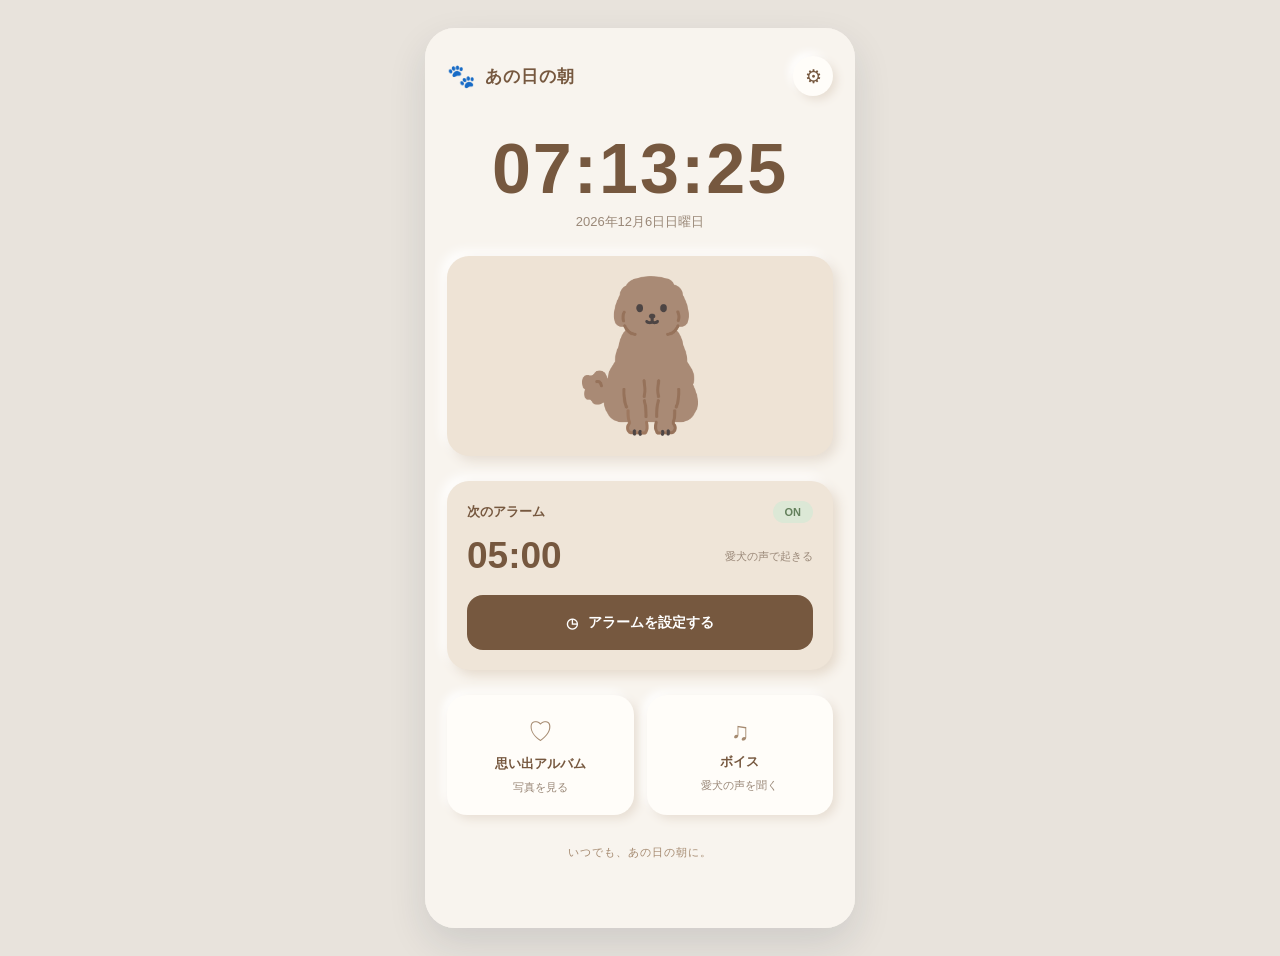
==== index.html @ 1f6a288e "settings.html.htmlを作成" ====
<!DOCTYPE html>
<html lang="ja">

<head>
    <meta charset="UTF-8">
    <meta name="viewport" content="width=device-width, initial-scale=1.0">
    <title>Doglight - ホーム</title>
    <link rel="icon" href="data:image/svg+xml,<svg xmlns=%22http://www.w3.org/2000/svg%22 viewBox=%220 0 100 100%22><text y=%22.9em%22 font-size=%2290%22>🐕</text></svg>">
    <link rel="stylesheet" href="css/common.css">
</head>

<body>
    <div class="app-shell">
        <main id="main-content" class="screen screen--home">

            <!-- ヘッダー -->
            <header class="home-header">
                <div class="logo">
                    <span class="logo-icon">🐾</span>
                    <span>あの日の朝</span>
                </div>
                <a href="pages/settings.html" class="settings-button">⚙</a>
            </header>

            <!-- 時計 -->
            <section class="home-clock">
                <h1 id="current-time">05:00:00</h1>
                <p id="current-date"></p>
            </section>

            <!-- 愛犬の写真 -->
            <section class="dog-section">
                <div class="dog-photo">
                    <img src="images/dog.png" alt="なごみとるり">
                </div>
            </section>

            <!-- アラーム情報 -->
            <section class="alarm-card">
                <div class="alarm-heading">
                    <span>次のアラーム</span>
                    <span class="alarm-status">ON</span>
                </div>

                <div class="alarm-info">
                    <strong>05:00</strong>
                    <span>愛犬の声で起きる</span>
                </div>

                <a href="pages/alarm.html" class="alarm-button">
                    <span>◷</span>
                    アラームを設定する
                </a>
            </section>

            <!-- メニュー -->
            <section class="home-menu">

                <a href="pages/album.html" class="menu-card">
                    <span class="menu-icon">♡</span>
                    <span class="menu-title">思い出アルバム</span>
                    <span class="menu-description">写真を見る</span>
                </a>

                <a href="pages/voice.html" class="menu-card">
                    <span class="menu-icon">♫</span>
                    <span class="menu-title">ボイス</span>
                    <span class="menu-description">愛犬の声を聞く</span>
                </a>

            </section>

            <!-- フッター -->
            <footer class="home-footer">
                いつでも、あの日の朝に。
            </footer>

        </main>
    </div>

    <script src="js/clock.js"></script>
</body>

</html>
---- css/common.css ----
:root {
  /* カラー設定 */
  --canvas: #f8f4ee;
  --surface: #fffdf9;
  --surface-cool: #edf5fb;

  /* ブランドカラー */
  --navy: #0e3b5d;
  --brand-blue: #39638a;
  --accent: #39638a;

  /* ブラウンカラー */
  --brown: #76583f;
  --brown-light: #a58a70;
  --brown-soft: #eee3d5;

  /* 文字色 */
  --text: #76583f;
  --muted: #9a8878;

  --line: #e5d9cc;

  /* スマホ画面の最大幅 */
  --max-width: 430px;
}

/* 全要素のサイズ計算 */
* {
  box-sizing: border-box;
}

/* ページ全体 */
html {
  background: #e8e3dc;
}

body {
  margin: 0;
  color: var(--text);
  background: #e8e3dc;
  font-family:
    -apple-system,
    BlinkMacSystemFont,
    "Noto Sans JP",
    "Hiragino Sans",
    "Yu Gothic",
    sans-serif;
}

h1, h2, h3 {
  color: var(--brown);
}

p {
  color: var(--text);
}

/* リンク */
a {
  color: inherit;
  text-decoration: none;
}

/* 入力・ボタンのフォント */
button,
input,
select,
textarea {
  font: inherit;
}

/* スマホ画面の外枠 */
.app-shell {
  width: min(100%, var(--max-width));
  min-height: 100vh;
  min-height: 100svh;
  margin: 0 auto;
  background: var(--canvas);
}

/* 通常画面 */
.screen {
  min-height: 100svh;
  padding: 30px 22px 58px;
}

/* 認証画面（ログイン・登録など） */
.screen--auth {
  display: grid;
  align-content: center;
}

.clock {
 text-align: center;
}

#current-time {
    margin: 0;
    font-size: 70px;
    font-weight: 700;
    letter-spacing: 2px;
    font-variant-numeric: tabular-nums;
}

#current-date {
    margin-top: 8px;
    color: var(--muted);
    font-size: 14px;
}

.menu-nav {
    margin-top: 16px;
    border: 3px solid var(--line);
    border-radius: 16px;
    background: var(--surface);
    overflow: hidden;
}

.menu-nav a {
    min-height: 64px;
    display: flex;
    align-items: center;
    justify-content: center;
    color: var(--brown);
    font-size: 16px;
    font-weight: 700;
    text-decoration: none;
    transition: background 0.2s ease;
}

.menu-nav a:hover {
    background: var(--brown-soft);
}


/* =========================
   ホーム画面
========================= */

.screen--home {
    padding: 28px 22px 35px;
    display: flex;
    flex-direction: column;
    gap: 25px;
    background: #f8f4ee;
}

/* ヘッダー */

.home-header {
    display: flex;
    justify-content: space-between;
    align-items: center;
}

.logo {
    display: flex;
    align-items: center;
    gap: 8px;
    color: var(--brown);
    font-size: 17px;
    font-weight: 700;
    letter-spacing: 1px;
}

.logo-icon {
    font-size: 23px;
}

.settings-button {
    width: 40px;
    height: 40px;
    display: grid;
    place-items: center;
    border-radius: 50%;
    background: var(--surface);
    box-shadow: 4px 4px 9px #e8dfd4,
                -4px -4px 9px #ffffff;
    font-size: 19px;
}

/* 時計 */

.home-clock {
    text-align: center;
    padding-top: 8px;
}

.greeting {
    margin: 0 0 5px;
    color: var(--brown-light);
    font-size: 11px;
    font-weight: 700;
    letter-spacing: 4px;
}

.home-clock h1 {
    margin: 0;
    font-size: clamp(58px, 15vw, 76px);
    letter-spacing: 2px;
    font-weight: 600;
    font-variant-numeric: tabular-nums;
}

#current-date {
    margin: 4px 0 0;
    color: var(--muted);
    font-size: 13px;
}

.morning-message {
    margin: 14px 0 0;
    color: var(--brown);
    font-size: 15px;
    font-weight: 600;
}

/* 愛犬の写真 */

.dog-section {
    text-align: center;
}

.dog-photo {
    width: 100%;
    max-width: 400px;
    height: 200px;
    margin: 0 auto;
    overflow: hidden;
    border-radius: 22px;
    background: var(--brown-soft);
    box-shadow:
        5px 5px 12px #e6ddd2,
        -5px -5px 12px #ffffff;

    display: flex;
    justify-content: center;
    align-items: center;
    padding: 20px;
}

.dog-photo img {
    width: 100%;
    height: 100%;
    object-fit: contain;
    object-position: center;
    display: block;
    border-radius: 14px;
}

.dog-section h2 {
    margin: 15px 0 5px;
    font-size: 19px;
}

.dog-section p {
    margin: 0;
    color: var(--muted);
    font-size: 12px;
}

/* アラームカード */

.alarm-card {
    padding: 20px;
    border-radius: 22px;
    background: #efe5d8;
    box-shadow: 5px 5px 12px #e5dacc,
                -5px -5px 12px #ffffff;
}

.alarm-heading {
    display: flex;
    justify-content: space-between;
    align-items: center;
    color: var(--brown);
    font-size: 13px;
    font-weight: 600;
}

.alarm-status {
    padding: 5px 12px;
    border-radius: 20px;
    background: #dce8d6;
    color: #64805c;
    font-size: 11px;
}

.alarm-info {
    display: flex;
    align-items: center;
    justify-content: space-between;
    margin: 12px 0 18px;
}

.alarm-info strong {
    color: var(--brown);
    font-size: 37px;
    font-weight: 600;
    font-variant-numeric: tabular-nums;
}

.alarm-info span {
    color: var(--muted);
    font-size: 11px;
}

/* アラーム設定ボタン */

.alarm-button {
    min-height: 55px;
    display: flex;
    align-items: center;
    justify-content: center;
    gap: 10px;
    border-radius: 16px;
    background: var(--brown);
    color: white;
    font-size: 14px;
    font-weight: 700;
    transition: 0.2s;
}

.alarm-button:hover {
    background: var(--brown-light);
}

/* メニュー */

.home-menu {
    display: grid;
    grid-template-columns: 1fr 1fr;
    gap: 13px;
}

.menu-card {
    min-height: 120px;
    padding: 17px 8px;
    display: flex;
    flex-direction: column;
    align-items: center;
    justify-content: center;
    gap: 7px;
    border-radius: 20px;
    background: var(--surface);
    box-shadow: 4px 4px 10px #e8dfd4,
                -4px -4px 10px #ffffff;
    transition: 0.2s;
}

.menu-card:hover {
    transform: translateY(-3px);
}

.menu-icon {
    color: var(--brown-light);
    font-size: 25px;
}

.menu-title {
    color: var(--brown);
    font-size: 13px;
    font-weight: 700;
}

.menu-description {
    color: var(--muted);
    font-size: 11px;
}

/* フッター */

.home-footer {
    padding: 5px 0;
    color: var(--brown-light);
    text-align: center;
    font-size: 11px;
    letter-spacing: 1px;
}

/* 小さいスマホ */

@media (max-width: 350px) {
    .screen--home {
        padding-inline: 17px;
        gap: 20px;
    }

    .alarm-info strong {
        font-size: 31px;
    }
}


/* スマホ以外の画面 */
@media (min-width: 700px) {
  body {
    padding: 28px 0;
  }

  .app-shell {
    overflow: hidden;
    border-radius: 30px;
    box-shadow: 0 16px 38px rgba(25, 39, 68, .12);
  }
}

/* 小さいスマホ */
@media (max-width: 350px) {
  .screen {
    padding-inline: 17px;
  }
}
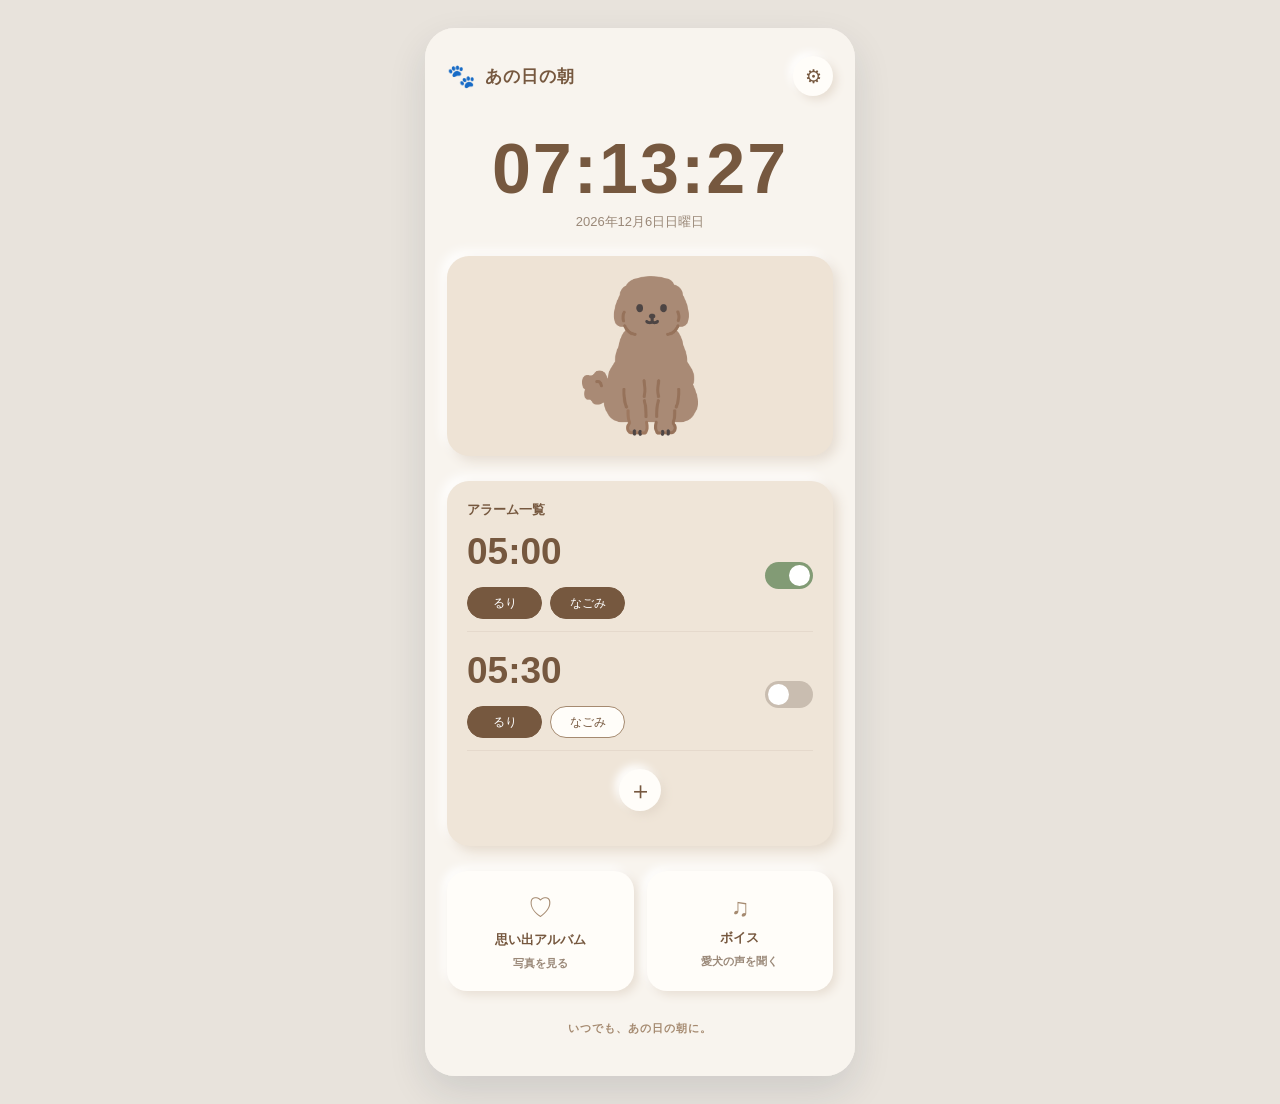
==== commit 5a264266: "index.htmlを更新" ====
--- a/index.html
+++ b/index.html
@@ -1,20 +1,17 @@
-
 <!DOCTYPE html>
 <html lang="ja">
 
 <head>
     <meta charset="UTF-8">
     <meta name="viewport" content="width=device-width, initial-scale=1.0">
-    <title>Doglight - ホーム</title>
-    <link rel="icon" href="data:image/svg+xml,<svg xmlns=%22http://www.w3.org/2000/svg%22 viewBox=%220 0 100 100%22><text y=%22.9em%22 font-size=%2290%22>🐕</text></svg>">
+    <title>Dog Light - ホーム</title>
+    <link rel="icon" href="http://127.0.0.1:5500/images/icon.png?v=10" type="image/png">
     <link rel="stylesheet" href="css/common.css">
 </head>
 
 <body>
     <div class="app-shell">
         <main id="main-content" class="screen screen--home">
-
-            <!-- ヘッダー -->
             <header class="home-header">
                 <div class="logo">
                     <span class="logo-icon">🐾</span>
@@ -22,64 +19,81 @@
                 </div>
                 <a href="pages/settings.html" class="settings-button">⚙</a>
             </header>
-
-            <!-- 時計 -->
             <section class="home-clock">
                 <h1 id="current-time">05:00:00</h1>
                 <p id="current-date"></p>
             </section>
-
-            <!-- 愛犬の写真 -->
             <section class="dog-section">
                 <div class="dog-photo">
                     <img src="images/dog.png" alt="なごみとるり">
                 </div>
             </section>
-
-            <!-- アラーム情報 -->
             <section class="alarm-card">
                 <div class="alarm-heading">
-                    <span>次のアラーム</span>
-                    <span class="alarm-status">ON</span>
+                    <span>アラーム一覧</span>
                 </div>
-
-                <div class="alarm-info">
-                    <strong>05:00</strong>
-                    <span>愛犬の声で起きる</span>
+                <div id="alarm-list">
+                    <div class="alarm-info">
+                        <div class="alarm-content">
+                            <strong>05:00</strong>
+                            <div class="voice-options">
+                                <label>
+                                    <input type="checkbox" checked>
+                                    <span>るり</span>
+                                </label>
+                                <label>
+                                    <input type="checkbox" checked>
+                                    <span>なごみ</span>
+                                </label>
+                            </div>
+                        </div>
+                        <label class="alarm-toggle">
+                            <input type="checkbox" checked>
+                            <span class="toggle-slider"></span>
+                        </label>
+                    </div>
+                    <div class="alarm-info">
+                        <div class="alarm-content">
+                            <strong>05:30</strong>
+                            <div class="voice-options">
+                                <label>
+                                    <input type="checkbox" checked>
+                                    <span>るり</span>
+                                </label>
+                                <label>
+                                    <input type="checkbox">
+                                    <span>なごみ</span>
+                                </label>
+                            </div>
+                        </div>
+                        <label class="alarm-toggle">
+                            <input type="checkbox">
+                            <span class="toggle-slider"></span>
+                        </label>
+                    </div>
                 </div>
-
-                <a href="pages/alarm.html" class="alarm-button">
-                    <span>◷</span>
-                    アラームを設定する
-                </a>
+                <button type="button" id="add-alarm" class="alarm-add-button">＋</button>
             </section>
 
-            <!-- メニュー -->
             <section class="home-menu">
-
                 <a href="pages/album.html" class="menu-card">
                     <span class="menu-icon">♡</span>
                     <span class="menu-title">思い出アルバム</span>
                     <span class="menu-description">写真を見る</span>
                 </a>
-
                 <a href="pages/voice.html" class="menu-card">
                     <span class="menu-icon">♫</span>
                     <span class="menu-title">ボイス</span>
                     <span class="menu-description">愛犬の声を聞く</span>
                 </a>
-
             </section>
-
-            <!-- フッター -->
-            <footer class="home-footer">
-                いつでも、あの日の朝に。
-            </footer>
-
+            <footer class="home-footer">いつでも、あの日の朝に。</footer>
         </main>
     </div>
 
     <script src="js/clock.js"></script>
+    <script src="js/alarm-list.js"></script>
+
 </body>
 
-</html>
+</html>
--- a/css/common.css
+++ b/css/common.css
@@ -321,6 +321,164 @@
     transition: 0.2s;
 }
 
+
+/* アラーム追加ボタン */
+
+.alarm-add-button {
+    width: 42px;
+    height: 42px;
+    margin: 0 auto 15px;
+    display: flex;
+    align-items: center;
+    justify-content: center;
+
+    border: none;
+    border-radius: 50%;
+    background: var(--surface);
+    color: var(--brown);
+    font-size: 25px;
+    font-weight: 400;
+
+    box-shadow:
+        4px 4px 9px #e5dacc,
+        -4px -4px 9px #ffffff;
+
+    cursor: pointer;
+    transition: 0.2s;
+}
+
+.alarm-add-button:hover {
+    background: var(--brown-soft);
+    transform: scale(1.08);
+}
+
+.alarm-add-button:active {
+    transform: scale(0.95);
+}
+
+/* 追加されたアラーム */
+
+
+/* アラーム情報 */
+
+.alarm-info {
+    display: flex;
+    align-items: center;
+    justify-content: space-between;
+    margin: 12px 0 18px;
+    padding-bottom: 12px;
+    border-bottom: 1px solid var(--line);
+}
+
+.alarm-detail {
+    display: flex;
+    flex-direction: column;
+    gap: 3px;
+}
+
+.alarm-detail strong {
+    color: var(--brown);
+    font-size: 37px;
+    font-weight: 600;
+    font-variant-numeric: tabular-nums;
+}
+
+.alarm-detail span {
+    color: var(--muted);
+    font-size: 11px;
+}
+
+/* トグル */
+
+.alarm-toggle {
+    position: relative;
+    display: inline-block;
+    width: 48px;
+    height: 27px;
+    flex-shrink: 0;
+}
+
+.alarm-toggle input {
+    opacity: 0;
+    width: 0;
+    height: 0;
+}
+
+.toggle-slider {
+    position: absolute;
+    inset: 0;
+    cursor: pointer;
+    background: #c9bdb0;
+    border-radius: 30px;
+    transition: 0.3s;
+}
+
+.toggle-slider::before {
+    content: "";
+    position: absolute;
+    width: 21px;
+    height: 21px;
+    left: 3px;
+    bottom: 3px;
+    background: white;
+    border-radius: 50%;
+    transition: 0.3s;
+}
+
+.alarm-toggle input:checked + .toggle-slider {
+    background: #829b75;
+}
+
+.alarm-toggle input:checked + .toggle-slider::before {
+    transform: translateX(21px);
+}
+
+/* アラーム情報 */
+
+.alarm-content {
+    display: flex;
+    flex-direction: column;
+    gap: 14px; /* 時刻とボイス選択の間隔 */
+}
+
+/* ボイス選択 */
+
+.voice-options {
+    display: flex;
+    flex-wrap: wrap;
+    gap: 8px;
+}
+
+.voice-options label {
+    cursor: pointer;
+}
+
+.voice-options input {
+    display: none;
+}
+
+.voice-options span {
+    display: inline-flex;
+    align-items: center;
+    justify-content: center;
+
+    width: 75px; /* 幅を固定 */
+    height: 32px;
+
+    border: 1px solid var(--brown-light);
+    border-radius: 20px;
+    color: var(--brown);
+    background: var(--surface);
+    font-size: 12px;
+    transition: 0.2s;
+}
+
+.voice-options input:checked + span {
+    background: var(--brown);
+    border-color: var(--brown);
+    color: white;
+}
+
 .alarm-button:hover {
     background: var(--brown-light);
 }
@@ -366,6 +524,7 @@
 .menu-description {
     color: var(--muted);
     font-size: 11px;
+    font-weight: bold;
 }
 
 /* フッター */
@@ -375,6 +534,7 @@
     color: var(--brown-light);
     text-align: center;
     font-size: 11px;
+    font-weight: bold;
     letter-spacing: 1px;
 }
 
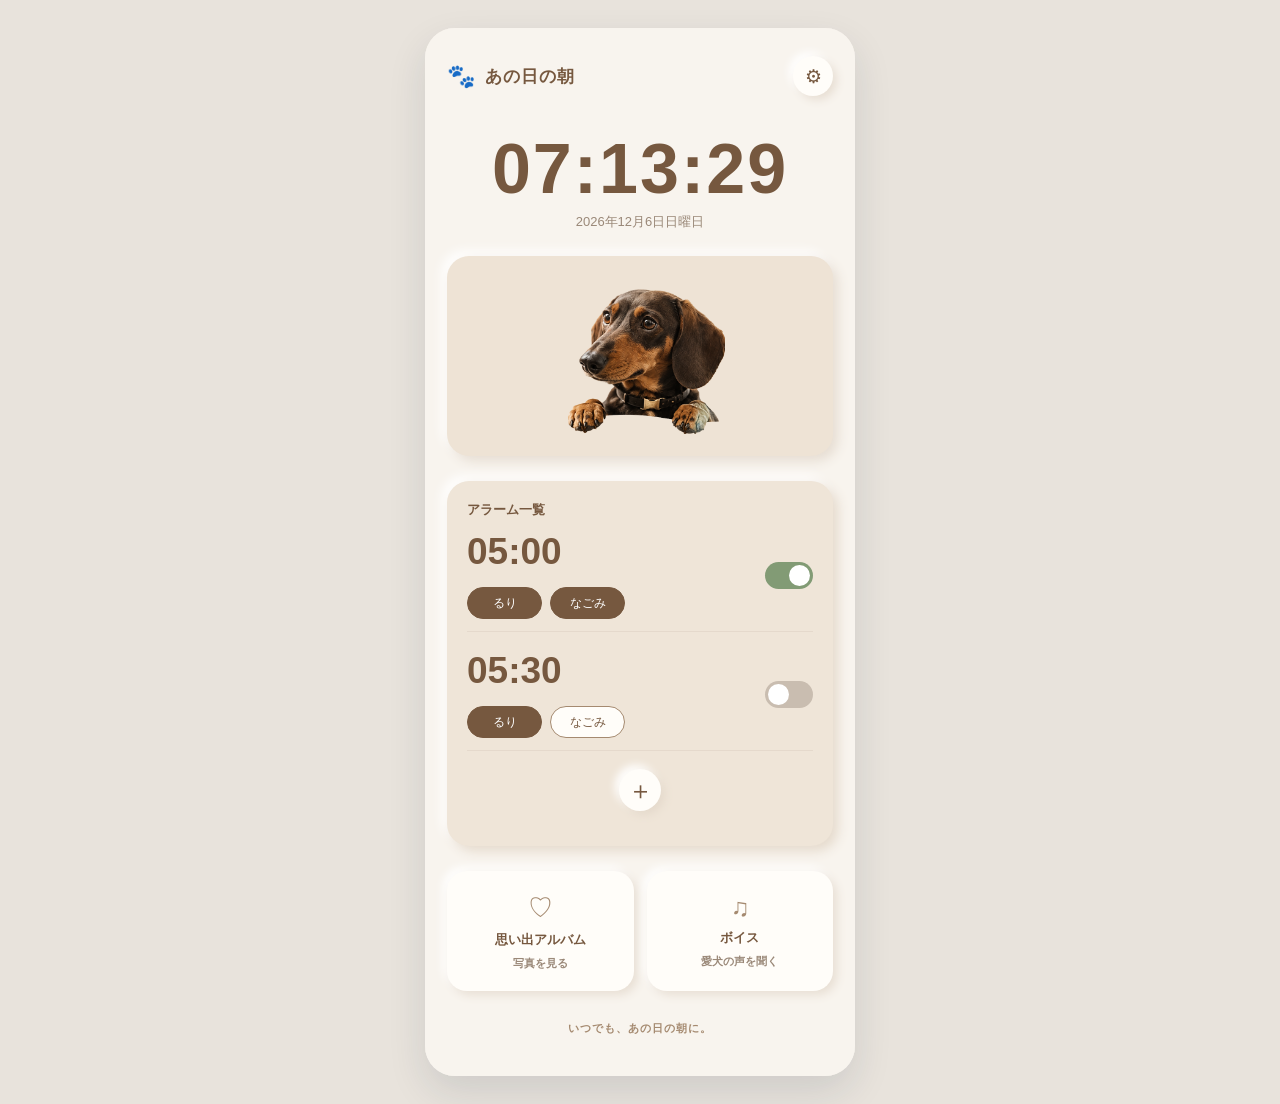
==== commit 65816d8c: "最新状態" ====
--- a/index.html
+++ b/index.html
@@ -25,7 +25,7 @@
             </section>
             <section class="dog-section">
                 <div class="dog-photo">
-                    <img src="images/dog.png" alt="なごみとるり">
+                    <img src="images/image.png" alt="なごみとるり">
                 </div>
             </section>
             <section class="alarm-card">
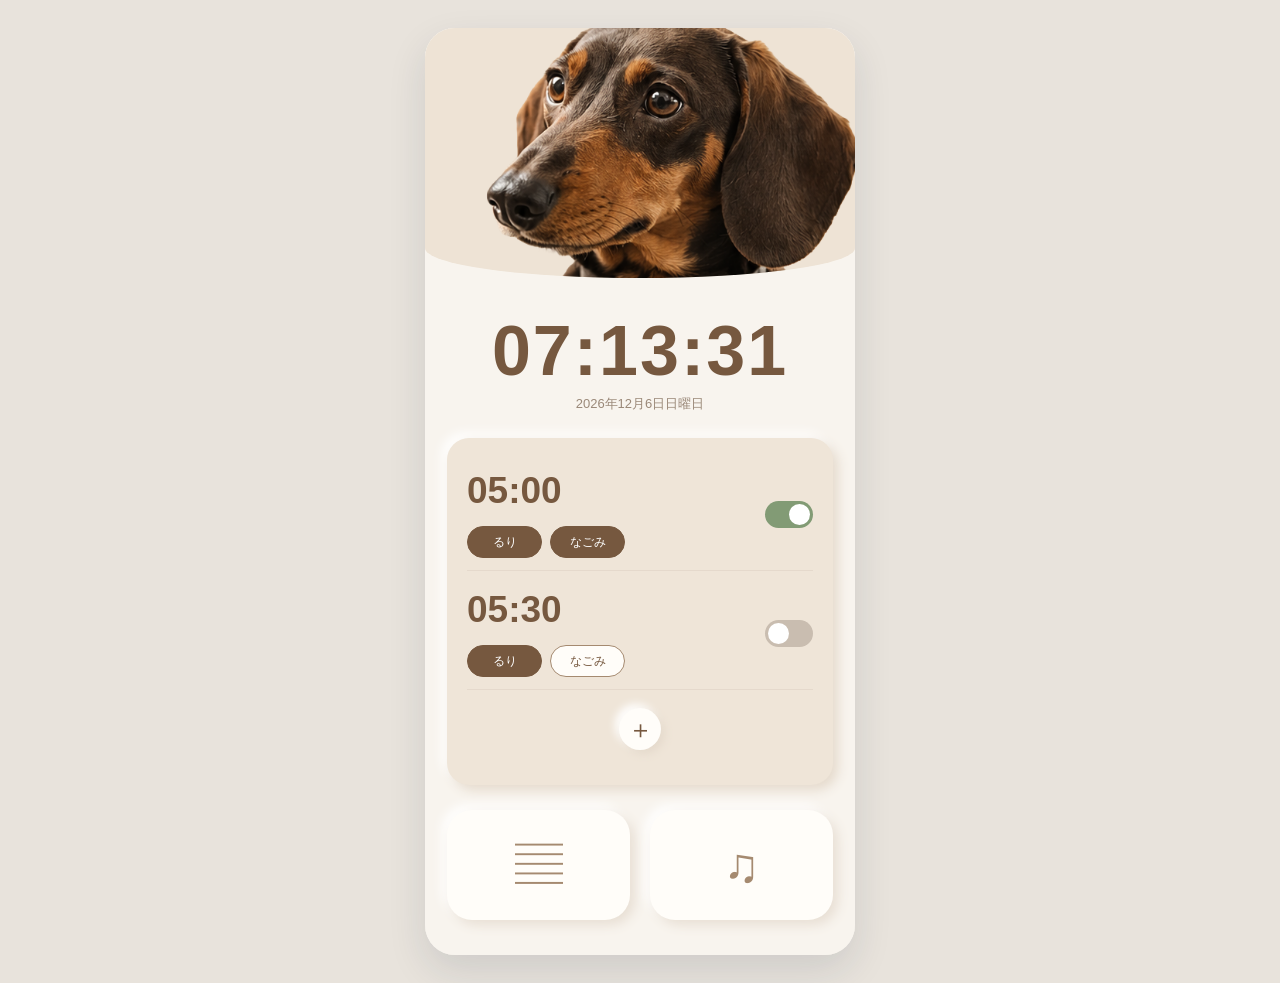
==== commit 1f30a8b6: "index.htmlを更新" ====
--- a/index.html
+++ b/index.html
@@ -12,26 +12,16 @@
 <body>
     <div class="app-shell">
         <main id="main-content" class="screen screen--home">
-            <header class="home-header">
-                <div class="logo">
-                    <span class="logo-icon">🐾</span>
-                    <span>あの日の朝</span>
-                </div>
-                <a href="pages/settings.html" class="settings-button">⚙</a>
-            </header>
-            <section class="home-clock">
-                <h1 id="current-time">05:00:00</h1>
-                <p id="current-date"></p>
-            </section>
             <section class="dog-section">
                 <div class="dog-photo">
                     <img src="images/image.png" alt="なごみとるり">
                 </div>
             </section>
+            <section class="home-clock">
+                <h1 id="current-time">05:00:00</h1>
+                <p id="current-date"></p>
+            </section>
             <section class="alarm-card">
-                <div class="alarm-heading">
-                    <span>アラーム一覧</span>
-                </div>
                 <div id="alarm-list">
                     <div class="alarm-info">
                         <div class="alarm-content">
@@ -77,17 +67,12 @@
 
             <section class="home-menu">
                 <a href="pages/album.html" class="menu-card">
-                    <span class="menu-icon">♡</span>
-                    <span class="menu-title">思い出アルバム</span>
-                    <span class="menu-description">写真を見る</span>
+                    <span class="menu-icon">▤</span>
                 </a>
                 <a href="pages/voice.html" class="menu-card">
                     <span class="menu-icon">♫</span>
-                    <span class="menu-title">ボイス</span>
-                    <span class="menu-description">愛犬の声を聞く</span>
                 </a>
             </section>
-            <footer class="home-footer">いつでも、あの日の朝に。</footer>
         </main>
     </div>
 
--- a/css/common.css
+++ b/css/common.css
@@ -217,35 +217,34 @@
 
 /* 愛犬の写真 */
 
+/* 愛犬の写真 */
+
 .dog-section {
+    width: calc(100% + 44px);
+    margin: -28px -22px 0;
     text-align: center;
 }
 
 .dog-photo {
     width: 100%;
-    max-width: 400px;
-    height: 200px;
-    margin: 0 auto;
+    height: 250px;
+
     overflow: hidden;
-    border-radius: 22px;
+    position: relative;
+    border-radius: 0 0 50% 50% / 0 0 12% 12%;
     background: var(--brown-soft);
-    box-shadow:
-        5px 5px 12px #e6ddd2,
-        -5px -5px 12px #ffffff;
-
-    display: flex;
-    justify-content: center;
-    align-items: center;
-    padding: 20px;
+
 }
 
 .dog-photo img {
     width: 100%;
     height: 100%;
-    object-fit: contain;
-    object-position: center;
+
+    /* 写真いっぱいに犬を表示 */
+    object-fit: cover;
+    object-position: center 30%;
+
     display: block;
-    border-radius: 14px;
 }
 
 .dog-section h2 {
@@ -485,24 +484,28 @@
 
 /* メニュー */
 
+/* メニュー */
+
 .home-menu {
     display: grid;
     grid-template-columns: 1fr 1fr;
-    gap: 13px;
+    gap: 20px;
 }
 
 .menu-card {
-    min-height: 120px;
-    padding: 17px 8px;
-    display: flex;
-    flex-direction: column;
+    min-height: 110px;
+
+    display: flex;
     align-items: center;
     justify-content: center;
-    gap: 7px;
-    border-radius: 20px;
+
+    border-radius: 25px;
     background: var(--surface);
-    box-shadow: 4px 4px 10px #e8dfd4,
-                -4px -4px 10px #ffffff;
+
+    box-shadow:
+        5px 5px 12px #e8dfd4,
+        -5px -5px 12px #ffffff;
+
     transition: 0.2s;
 }
 
@@ -512,7 +515,8 @@
 
 .menu-icon {
     color: var(--brown-light);
-    font-size: 25px;
+    font-size: 48px;
+    font-weight: 400;
 }
 
 .menu-title {
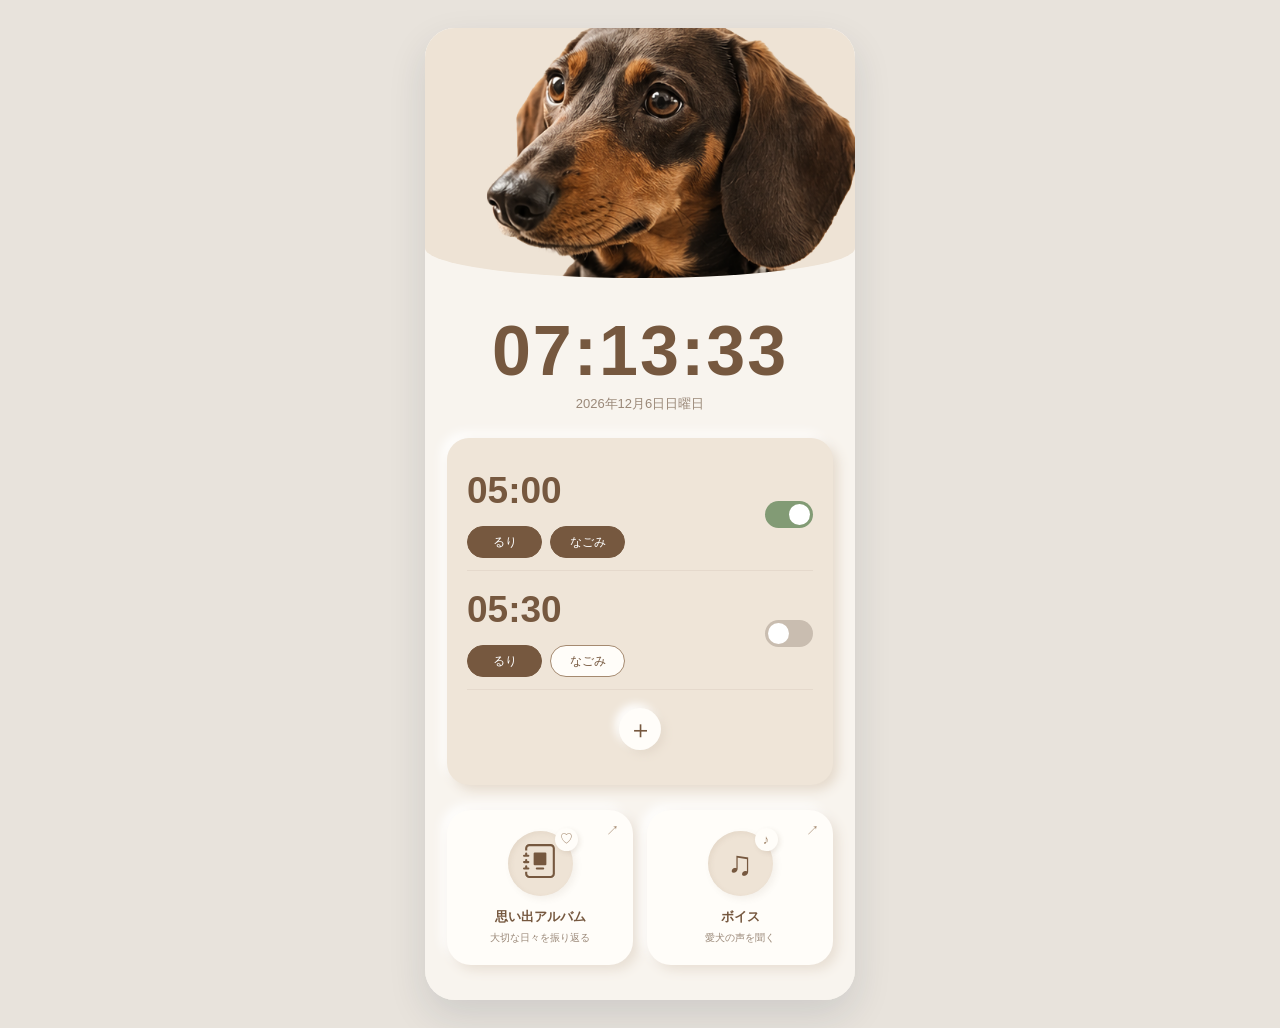
==== commit 85c5fb60: "index.htmlを更新" ====
--- a/index.html
+++ b/index.html
@@ -66,11 +66,35 @@
             </section>
 
             <section class="home-menu">
-                <a href="pages/album.html" class="menu-card">
-                    <span class="menu-icon">▤</span>
+                <!-- 思い出アルバム -->
+                <a href="pages/album.html" class="menu-card menu-card--album">
+                    <div class="menu-icon-wrap">
+                        <span class="menu-icon">
+                            <svg xmlns="http://www.w3.org/2000/svg" width="16" height="16" fill="currentColor" class="bi bi-journal-album" viewBox="0 0 16 16"><path d="M5.5 4a.5.5 0 0 0-.5.5v5a.5.5 0 0 0 .5.5h5a.5.5 0 0 0 .5-.5v-5a.5.5 0 0 0-.5-.5zm1 7a.5.5 0 0 0 0 1h3a.5.5 0 0 0 0-1z" /><path d="M3 0h10a2 2 0 0 1 2 2v12a2 2 0 0 1-2 2H3a2 2 0 0 1-2-2v-1h1v1a1 1 0 0 0 1 1h10a1 1 0 0 0 1-1V2a1 1 0 0 0-1-1H3a1 1 0 0 0-1 1v1H1V2a2 2 0 0 1 2-2" /><path d="M1 5v-.5a.5.5 0 0 1 1 0V5h.5a.5.5 0 0 1 0 1h-2a.5.5 0 0 1 0-1zm0 3v-.5a.5.5 0 0 1 1 0V8h.5a.5.5 0 0 1 0 1h-2a.5.5 0 0 1 0-1zm0 3v-.5a.5.5 0 0 1 1 0v.5h.5a.5.5 0 0 1 0 1h-2a.5.5 0 0 1 0-1z" /></svg>
+                        </span>
+                        <span class="menu-decoration">♡</span>
+                    </div>
+
+                    <div class="menu-text">
+                        <span class="menu-title">思い出アルバム</span>
+                        <span class="menu-description">大切な日々を振り返る</span>
+                    </div>
+
+                    <span class="menu-arrow">↗</span>
                 </a>
-                <a href="pages/voice.html" class="menu-card">
-                    <span class="menu-icon">♫</span>
+                <!-- ボイス -->
+                <a href="pages/voice.html" class="menu-card menu-card--voice">
+                    <div class="menu-icon-wrap">
+                        <span class="menu-icon">♫</span>
+                        <span class="menu-decoration">♪</span>
+                    </div>
+
+                    <div class="menu-text">
+                        <span class="menu-title">ボイス</span>
+                        <span class="menu-description">愛犬の声を聞く</span>
+                    </div>
+
+                    <span class="menu-arrow">↗</span>
                 </a>
             </section>
         </main>
--- a/css/common.css
+++ b/css/common.css
@@ -1,64 +1,66 @@
 :root {
-  /* カラー設定 */
-  --canvas: #f8f4ee;
-  --surface: #fffdf9;
-  --surface-cool: #edf5fb;
-
-  /* ブランドカラー */
-  --navy: #0e3b5d;
-  --brand-blue: #39638a;
-  --accent: #39638a;
-
-  /* ブラウンカラー */
-  --brown: #76583f;
-  --brown-light: #a58a70;
-  --brown-soft: #eee3d5;
-
-  /* 文字色 */
-  --text: #76583f;
-  --muted: #9a8878;
-
-  --line: #e5d9cc;
-
-  /* スマホ画面の最大幅 */
-  --max-width: 430px;
+    /* カラー設定 */
+    --canvas: #f8f4ee;
+    --surface: #fffdf9;
+    --surface-cool: #edf5fb;
+
+    /* ブランドカラー */
+    --navy: #0e3b5d;
+    --brand-blue: #39638a;
+    --accent: #39638a;
+
+    /* ブラウンカラー */
+    --brown: #76583f;
+    --brown-light: #a58a70;
+    --brown-soft: #eee3d5;
+
+    /* 文字色 */
+    --text: #76583f;
+    --muted: #9a8878;
+
+    --line: #e5d9cc;
+
+    /* スマホ画面の最大幅 */
+    --max-width: 430px;
 }
 
 /* 全要素のサイズ計算 */
 * {
-  box-sizing: border-box;
+    box-sizing: border-box;
 }
 
 /* ページ全体 */
 html {
-  background: #e8e3dc;
+    background: #e8e3dc;
 }
 
 body {
-  margin: 0;
-  color: var(--text);
-  background: #e8e3dc;
-  font-family:
-    -apple-system,
-    BlinkMacSystemFont,
-    "Noto Sans JP",
-    "Hiragino Sans",
-    "Yu Gothic",
-    sans-serif;
-}
-
-h1, h2, h3 {
-  color: var(--brown);
+    margin: 0;
+    color: var(--text);
+    background: #e8e3dc;
+    font-family:
+        -apple-system,
+        BlinkMacSystemFont,
+        "Noto Sans JP",
+        "Hiragino Sans",
+        "Yu Gothic",
+        sans-serif;
+}
+
+h1,
+h2,
+h3 {
+    color: var(--brown);
 }
 
 p {
-  color: var(--text);
+    color: var(--text);
 }
 
 /* リンク */
 a {
-  color: inherit;
-  text-decoration: none;
+    color: inherit;
+    text-decoration: none;
 }
 
 /* 入力・ボタンのフォント */
@@ -66,32 +68,32 @@
 input,
 select,
 textarea {
-  font: inherit;
+    font: inherit;
 }
 
 /* スマホ画面の外枠 */
 .app-shell {
-  width: min(100%, var(--max-width));
-  min-height: 100vh;
-  min-height: 100svh;
-  margin: 0 auto;
-  background: var(--canvas);
+    width: min(100%, var(--max-width));
+    min-height: 100vh;
+    min-height: 100svh;
+    margin: 0 auto;
+    background: var(--canvas);
 }
 
 /* 通常画面 */
 .screen {
-  min-height: 100svh;
-  padding: 30px 22px 58px;
+    min-height: 100svh;
+    padding: 30px 22px 58px;
 }
 
 /* 認証画面（ログイン・登録など） */
 .screen--auth {
-  display: grid;
-  align-content: center;
+    display: grid;
+    align-content: center;
 }
 
 .clock {
- text-align: center;
+    text-align: center;
 }
 
 #current-time {
@@ -175,7 +177,7 @@
     border-radius: 50%;
     background: var(--surface);
     box-shadow: 4px 4px 9px #e8dfd4,
-                -4px -4px 9px #ffffff;
+        -4px -4px 9px #ffffff;
     font-size: 19px;
 }
 
@@ -265,7 +267,7 @@
     border-radius: 22px;
     background: #efe5d8;
     box-shadow: 5px 5px 12px #e5dacc,
-                -5px -5px 12px #ffffff;
+        -5px -5px 12px #ffffff;
 }
 
 .alarm-heading {
@@ -424,11 +426,11 @@
     transition: 0.3s;
 }
 
-.alarm-toggle input:checked + .toggle-slider {
+.alarm-toggle input:checked+.toggle-slider {
     background: #829b75;
 }
 
-.alarm-toggle input:checked + .toggle-slider::before {
+.alarm-toggle input:checked+.toggle-slider::before {
     transform: translateX(21px);
 }
 
@@ -437,7 +439,8 @@
 .alarm-content {
     display: flex;
     flex-direction: column;
-    gap: 14px; /* 時刻とボイス選択の間隔 */
+    gap: 14px;
+    /* 時刻とボイス選択の間隔 */
 }
 
 /* ボイス選択 */
@@ -461,7 +464,8 @@
     align-items: center;
     justify-content: center;
 
-    width: 75px; /* 幅を固定 */
+    width: 75px;
+    /* 幅を固定 */
     height: 32px;
 
     border: 1px solid var(--brown-light);
@@ -472,7 +476,7 @@
     transition: 0.2s;
 }
 
-.voice-options input:checked + span {
+.voice-options input:checked+span {
     background: var(--brown);
     border-color: var(--brown);
     color: white;
@@ -482,41 +486,88 @@
     background: var(--brown-light);
 }
 
-/* メニュー */
-
-/* メニュー */
-
 .home-menu {
     display: grid;
     grid-template-columns: 1fr 1fr;
-    gap: 20px;
+    gap: 14px;
 }
 
 .menu-card {
-    min-height: 110px;
-
-    display: flex;
+    position: relative;
+    min-height: 155px;
+    padding: 17px 12px;
+    display: flex;
+    flex-direction: column;
     align-items: center;
     justify-content: center;
-
-    border-radius: 25px;
+    gap: 12px;
+    border-radius: 24px;
     background: var(--surface);
-
     box-shadow:
         5px 5px 12px #e8dfd4,
         -5px -5px 12px #ffffff;
-
-    transition: 0.2s;
+    transition:
+        transform 0.25s ease,
+        box-shadow 0.25s ease;
+    overflow: hidden;
 }
 
 .menu-card:hover {
-    transform: translateY(-3px);
-}
+    transform: translateY(-4px);
+}
+
+/* アイコンの背景 */
+
+.menu-icon-wrap {
+    position: relative;
+    width: 65px;
+    height: 65px;
+    display: grid;
+    place-items: center;
+    border-radius: 50%;
+    background: var(--brown-soft);
+    box-shadow:
+        inset 2px 2px 5px rgba(165, 138, 112, 0.12),
+        3px 3px 7px rgba(118, 88, 63, 0.08);
+}
+
+/* メインアイコン */
 
 .menu-icon {
+    color: var(--brown);
+    font-size: 34px;
+    line-height: 1;
+}
+
+.menu-icon svg {
+    width: 34px;
+    height: 34px;
+}
+
+/* アイコンの小さな装飾 */
+
+.menu-decoration {
+    position: absolute;
+    top: -3px;
+    right: -5px;
+    width: 23px;
+    height: 23px;
+    display: grid;
+    place-items: center;
+    border-radius: 50%;
+    background: #fffdf9;
     color: var(--brown-light);
-    font-size: 48px;
-    font-weight: 400;
+    font-size: 13px;
+    box-shadow: 2px 2px 5px rgba(118, 88, 63, 0.12);
+}
+
+/* メニューの文字 */
+
+.menu-text {
+    display: flex;
+    flex-direction: column;
+    align-items: center;
+    gap: 5px;
 }
 
 .menu-title {
@@ -527,19 +578,16 @@
 
 .menu-description {
     color: var(--muted);
-    font-size: 11px;
-    font-weight: bold;
-}
-
-/* フッター */
-
-.home-footer {
-    padding: 5px 0;
+    font-size: 10px;
+}
+
+/* 右上の矢印 */
+.menu-arrow {
+    position: absolute;
+    top: 12px;
+    right: 14px;
     color: var(--brown-light);
-    text-align: center;
-    font-size: 11px;
-    font-weight: bold;
-    letter-spacing: 1px;
+    font-size: 13px;
 }
 
 /* 小さいスマホ */
@@ -558,20 +606,20 @@
 
 /* スマホ以外の画面 */
 @media (min-width: 700px) {
-  body {
-    padding: 28px 0;
-  }
-
-  .app-shell {
-    overflow: hidden;
-    border-radius: 30px;
-    box-shadow: 0 16px 38px rgba(25, 39, 68, .12);
-  }
+    body {
+        padding: 28px 0;
+    }
+
+    .app-shell {
+        overflow: hidden;
+        border-radius: 30px;
+        box-shadow: 0 16px 38px rgba(25, 39, 68, .12);
+    }
 }
 
 /* 小さいスマホ */
 @media (max-width: 350px) {
-  .screen {
-    padding-inline: 17px;
-  }
+    .screen {
+        padding-inline: 17px;
+    }
 }
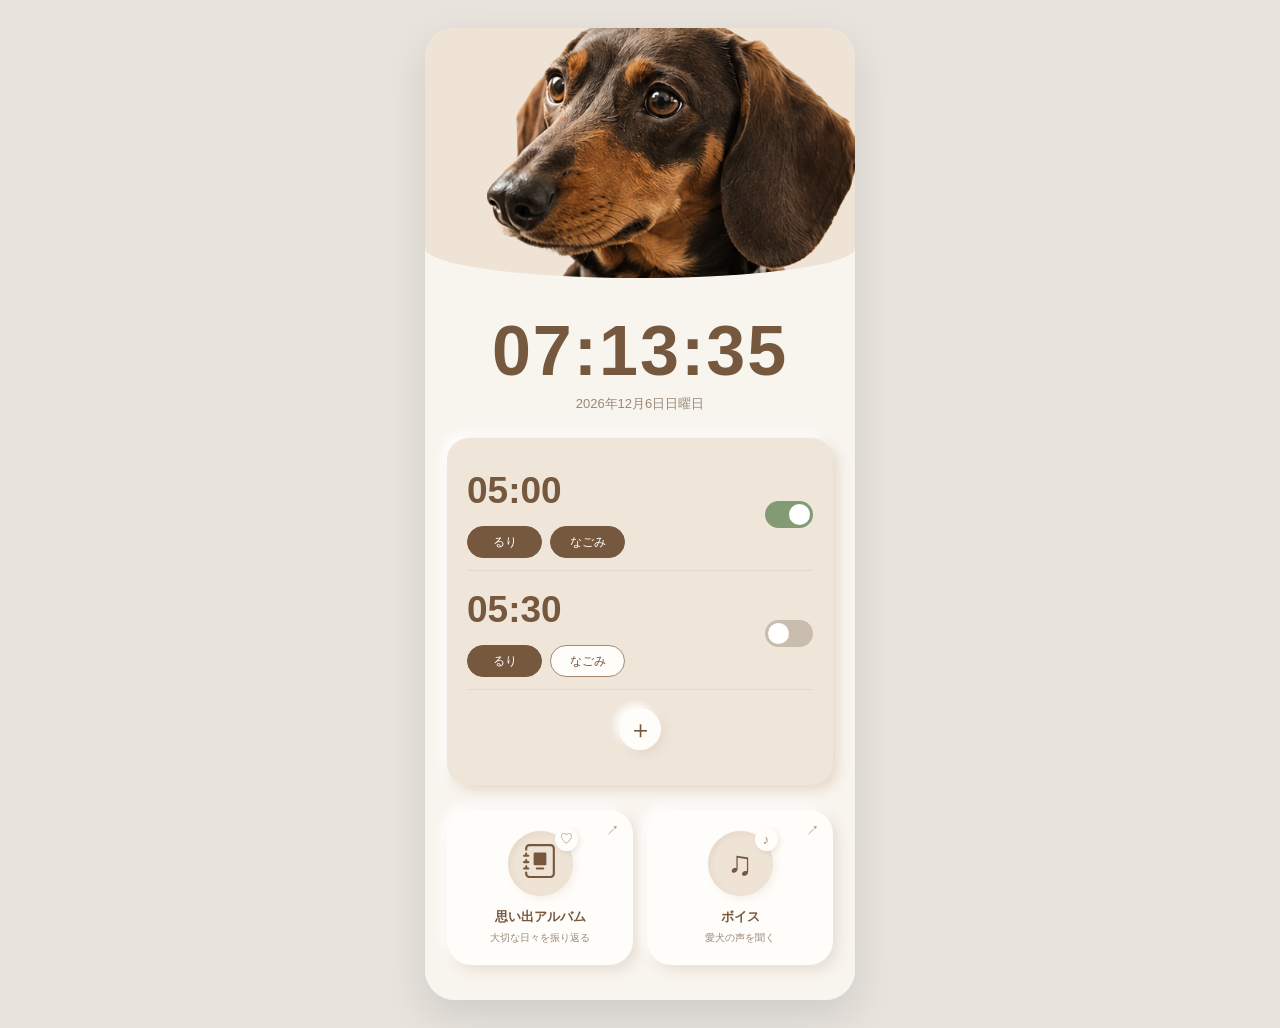
==== commit a1102709: "アイコンを更新" ====
--- a/index.html
+++ b/index.html
@@ -5,7 +5,7 @@
     <meta charset="UTF-8">
     <meta name="viewport" content="width=device-width, initial-scale=1.0">
     <title>Dog Light - ホーム</title>
-    <link rel="icon" href="http://127.0.0.1:5500/images/icon.png?v=10" type="image/png">
+    <link rel="icon" href="images/icon.png" type="image/png">
     <link rel="stylesheet" href="css/common.css">
 </head>
 
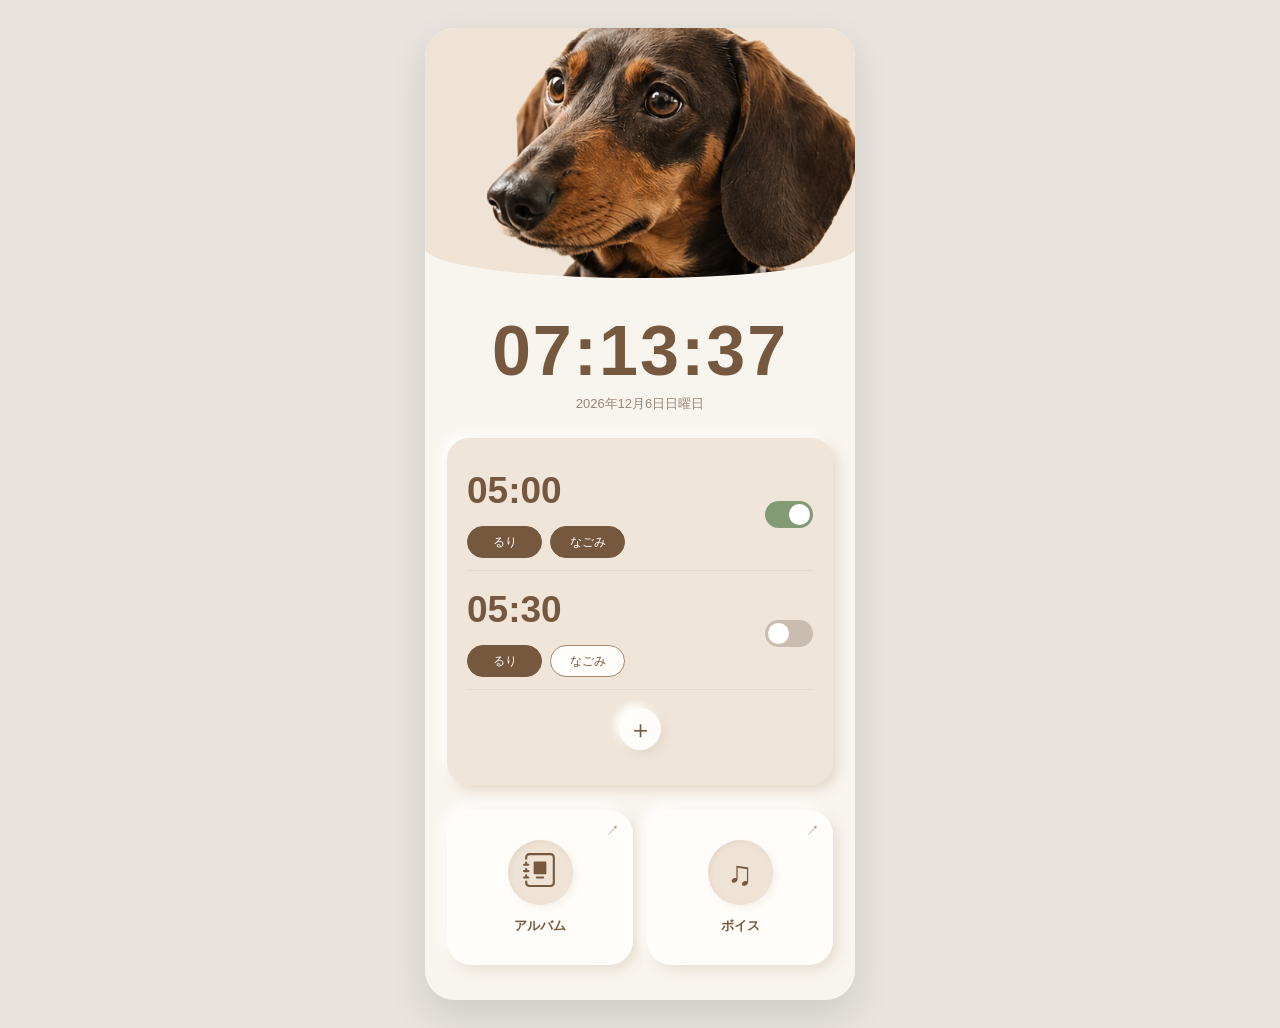
==== commit 715e1ada: "setting.htmlの削除" ====
--- a/index.html
+++ b/index.html
@@ -72,12 +72,11 @@
                         <span class="menu-icon">
                             <svg xmlns="http://www.w3.org/2000/svg" width="16" height="16" fill="currentColor" class="bi bi-journal-album" viewBox="0 0 16 16"><path d="M5.5 4a.5.5 0 0 0-.5.5v5a.5.5 0 0 0 .5.5h5a.5.5 0 0 0 .5-.5v-5a.5.5 0 0 0-.5-.5zm1 7a.5.5 0 0 0 0 1h3a.5.5 0 0 0 0-1z" /><path d="M3 0h10a2 2 0 0 1 2 2v12a2 2 0 0 1-2 2H3a2 2 0 0 1-2-2v-1h1v1a1 1 0 0 0 1 1h10a1 1 0 0 0 1-1V2a1 1 0 0 0-1-1H3a1 1 0 0 0-1 1v1H1V2a2 2 0 0 1 2-2" /><path d="M1 5v-.5a.5.5 0 0 1 1 0V5h.5a.5.5 0 0 1 0 1h-2a.5.5 0 0 1 0-1zm0 3v-.5a.5.5 0 0 1 1 0V8h.5a.5.5 0 0 1 0 1h-2a.5.5 0 0 1 0-1zm0 3v-.5a.5.5 0 0 1 1 0v.5h.5a.5.5 0 0 1 0 1h-2a.5.5 0 0 1 0-1z" /></svg>
                         </span>
-                        <span class="menu-decoration">♡</span>
+                        <!-- <span class="menu-decoration">♡</span> -->
                     </div>
 
                     <div class="menu-text">
-                        <span class="menu-title">思い出アルバム</span>
-                        <span class="menu-description">大切な日々を振り返る</span>
+                        <span class="menu-title">アルバム</span>
                     </div>
 
                     <span class="menu-arrow">↗</span>
@@ -86,12 +85,11 @@
                 <a href="pages/voice.html" class="menu-card menu-card--voice">
                     <div class="menu-icon-wrap">
                         <span class="menu-icon">♫</span>
-                        <span class="menu-decoration">♪</span>
+                        <!-- <span class="menu-decoration">♪</span> -->
                     </div>
 
                     <div class="menu-text">
                         <span class="menu-title">ボイス</span>
-                        <span class="menu-description">愛犬の声を聞く</span>
                     </div>
 
                     <span class="menu-arrow">↗</span>
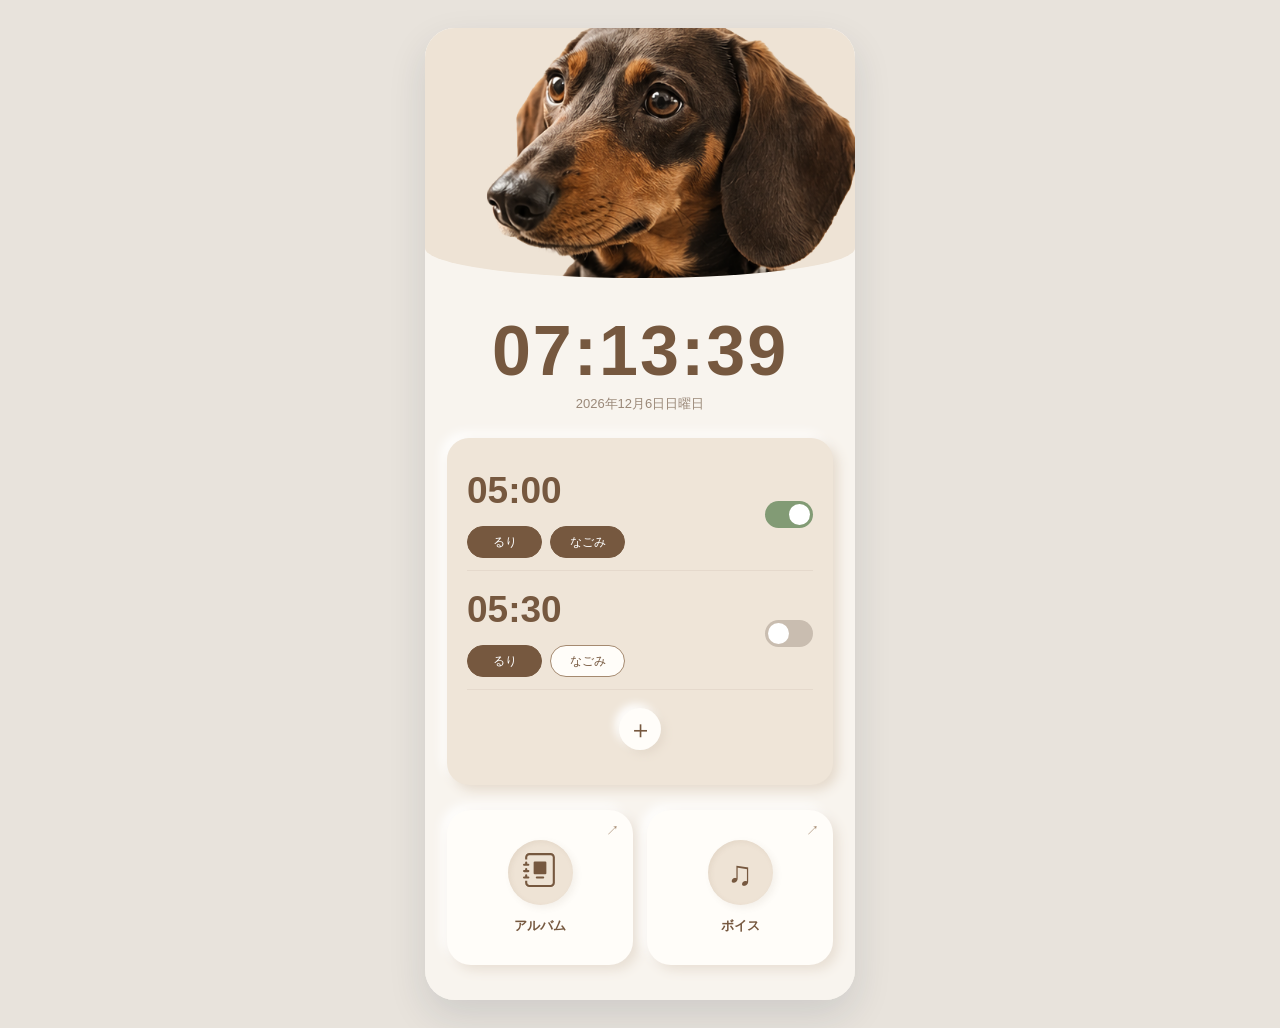
==== commit 3152e818: "album.htmlの更新" ====
--- a/index.html
+++ b/index.html
@@ -72,7 +72,6 @@
                         <span class="menu-icon">
                             <svg xmlns="http://www.w3.org/2000/svg" width="16" height="16" fill="currentColor" class="bi bi-journal-album" viewBox="0 0 16 16"><path d="M5.5 4a.5.5 0 0 0-.5.5v5a.5.5 0 0 0 .5.5h5a.5.5 0 0 0 .5-.5v-5a.5.5 0 0 0-.5-.5zm1 7a.5.5 0 0 0 0 1h3a.5.5 0 0 0 0-1z" /><path d="M3 0h10a2 2 0 0 1 2 2v12a2 2 0 0 1-2 2H3a2 2 0 0 1-2-2v-1h1v1a1 1 0 0 0 1 1h10a1 1 0 0 0 1-1V2a1 1 0 0 0-1-1H3a1 1 0 0 0-1 1v1H1V2a2 2 0 0 1 2-2" /><path d="M1 5v-.5a.5.5 0 0 1 1 0V5h.5a.5.5 0 0 1 0 1h-2a.5.5 0 0 1 0-1zm0 3v-.5a.5.5 0 0 1 1 0V8h.5a.5.5 0 0 1 0 1h-2a.5.5 0 0 1 0-1zm0 3v-.5a.5.5 0 0 1 1 0v.5h.5a.5.5 0 0 1 0 1h-2a.5.5 0 0 1 0-1z" /></svg>
                         </span>
-                        <!-- <span class="menu-decoration">♡</span> -->
                     </div>
 
                     <div class="menu-text">
@@ -85,7 +84,6 @@
                 <a href="pages/voice.html" class="menu-card menu-card--voice">
                     <div class="menu-icon-wrap">
                         <span class="menu-icon">♫</span>
-                        <!-- <span class="menu-decoration">♪</span> -->
                     </div>
 
                     <div class="menu-text">
--- a/css/common.css
+++ b/css/common.css
@@ -108,30 +108,6 @@
     margin-top: 8px;
     color: var(--muted);
     font-size: 14px;
-}
-
-.menu-nav {
-    margin-top: 16px;
-    border: 3px solid var(--line);
-    border-radius: 16px;
-    background: var(--surface);
-    overflow: hidden;
-}
-
-.menu-nav a {
-    min-height: 64px;
-    display: flex;
-    align-items: center;
-    justify-content: center;
-    color: var(--brown);
-    font-size: 16px;
-    font-weight: 700;
-    text-decoration: none;
-    transition: background 0.2s ease;
-}
-
-.menu-nav a:hover {
-    background: var(--brown-soft);
 }
 
 
